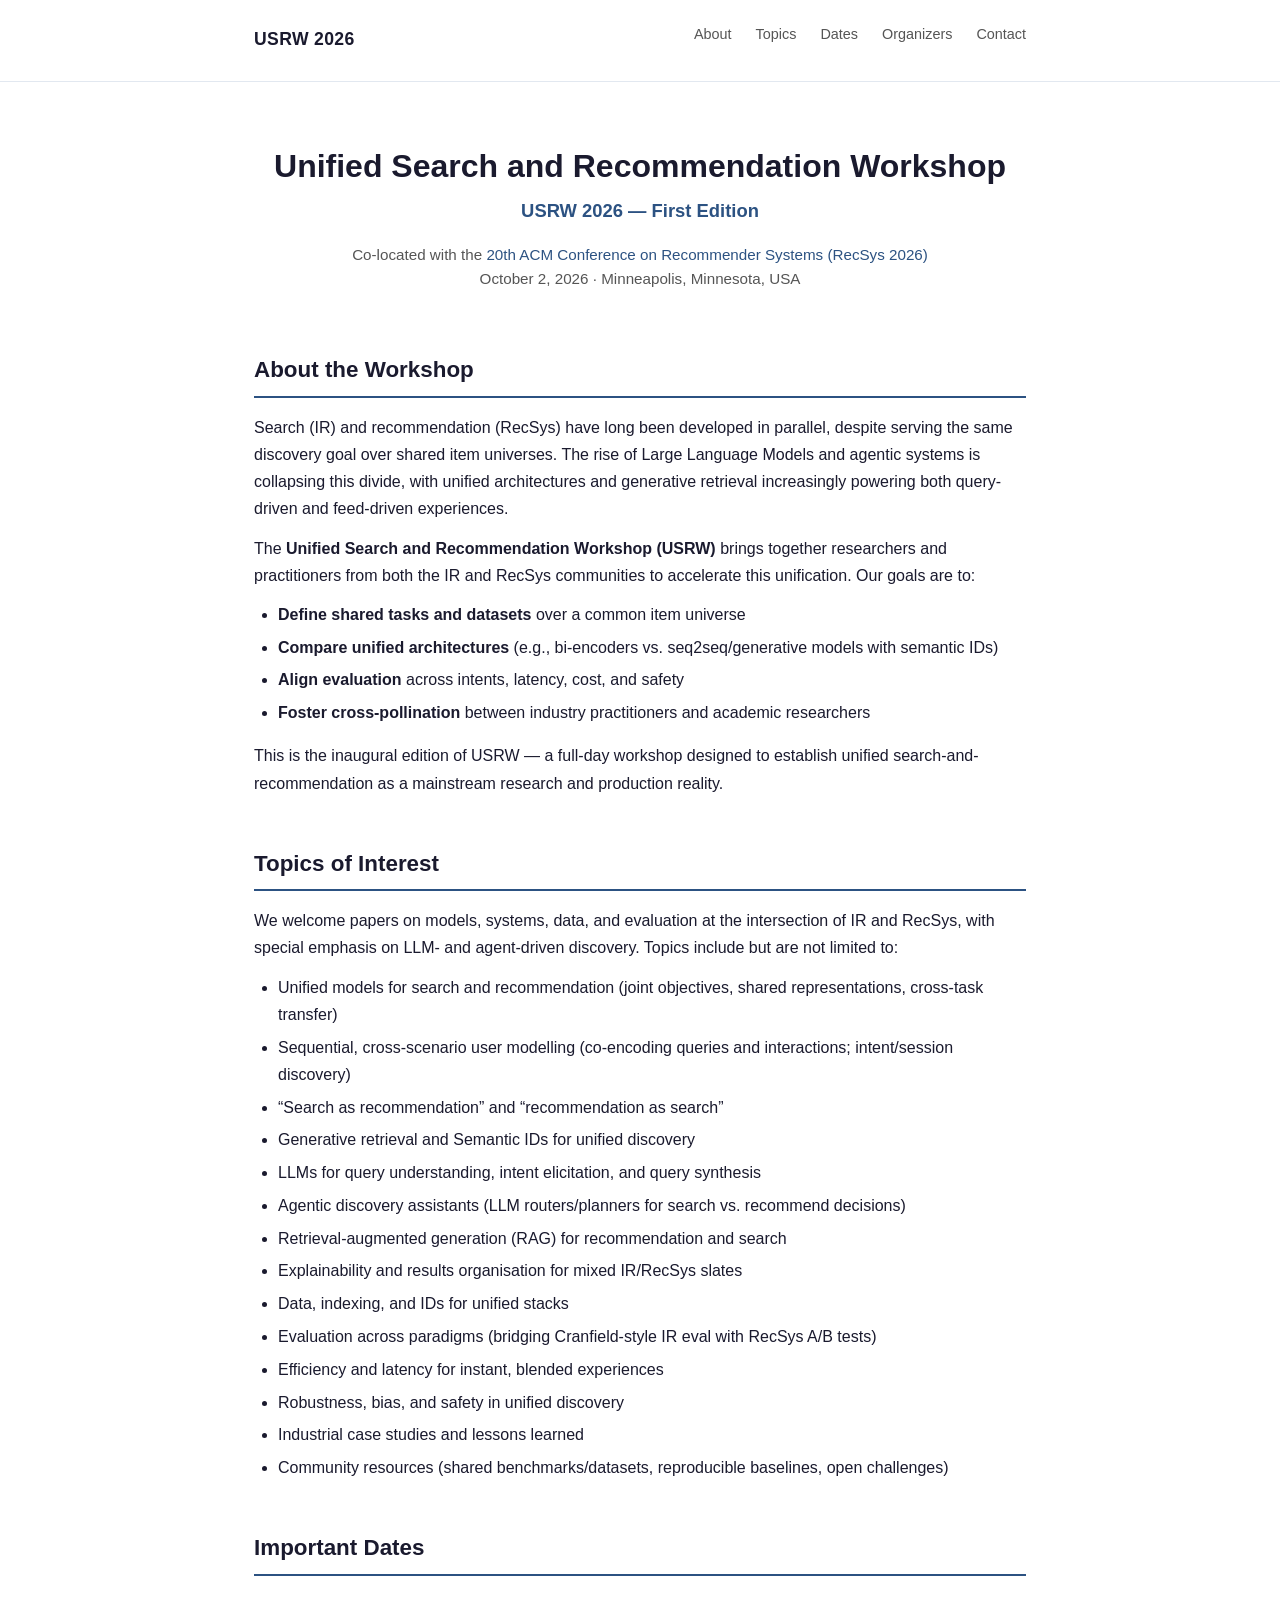
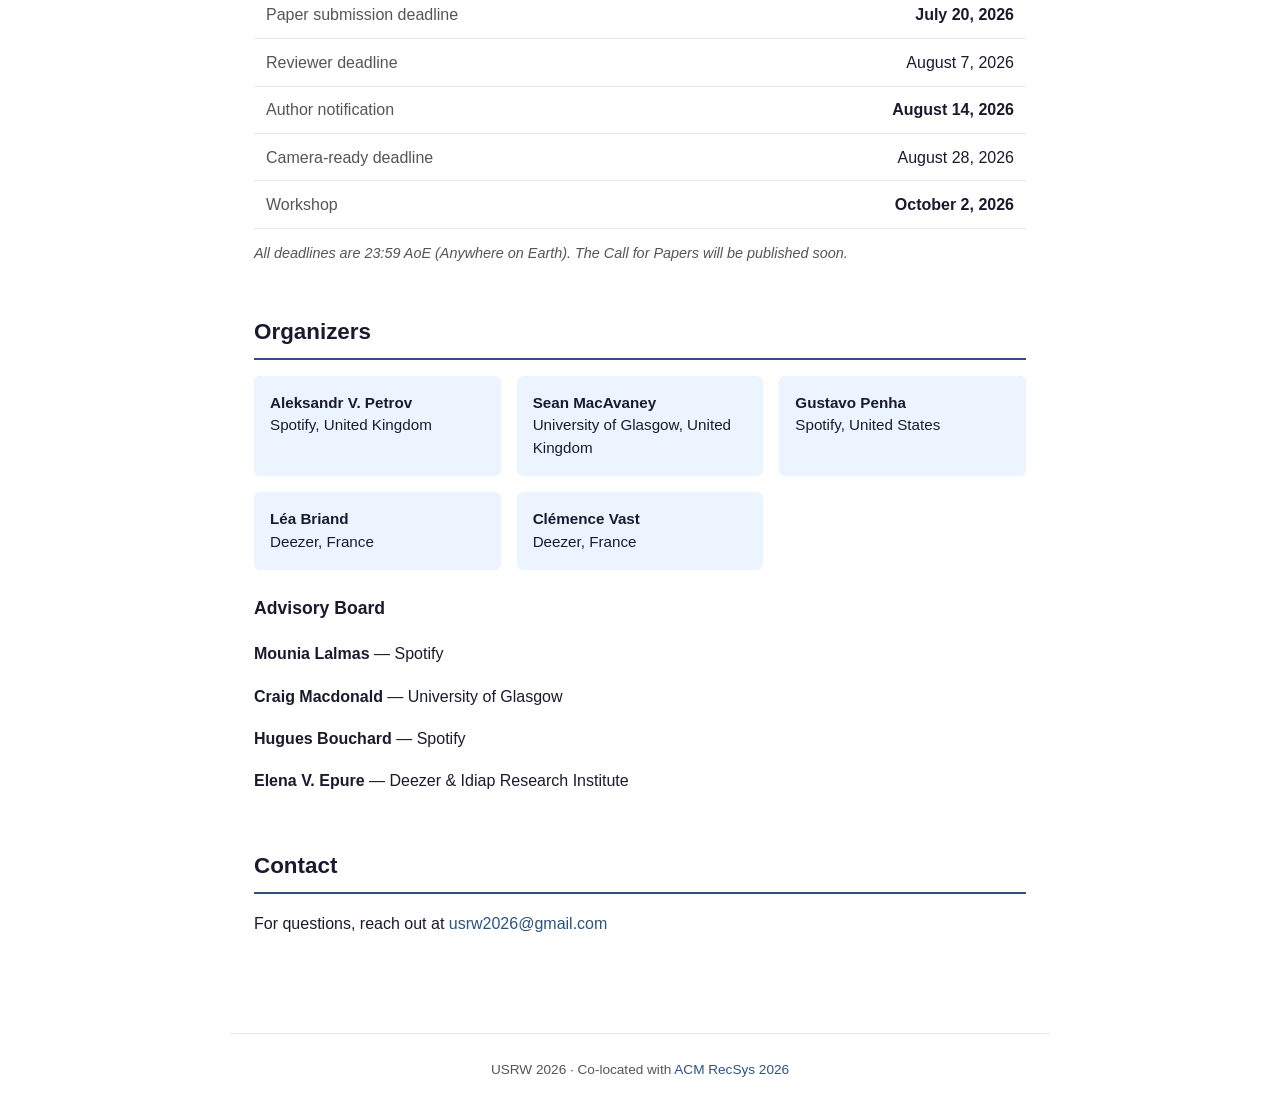
==== index.html @ 21c955d4 "Initial commit: USRW workshop website for RecSys 2026 Co-Authored-By: Claude Opus 4.6 (1M context) <" ====
<!DOCTYPE html>
<html lang="en">
<head>
  <meta charset="UTF-8">
  <meta name="viewport" content="width=device-width, initial-scale=1.0">
  <title>USRW 2026 — Unified Search and Recommendation Workshop</title>
  <meta name="description" content="First Unified Search and Recommendation Workshop at ACM RecSys 2026, Minneapolis, MN, USA.">
  <link rel="stylesheet" href="style.css">
</head>
<body>

<header>
  <nav>
    <a href="#" class="logo">USRW 2026</a>
    <ul>
      <li><a href="#about">About</a></li>
      <li><a href="#topics">Topics</a></li>
      <li><a href="#dates">Dates</a></li>
      <li><a href="#organizers">Organizers</a></li>
      <li><a href="#contact">Contact</a></li>
    </ul>
  </nav>
</header>

<section id="hero">
  <h1>Unified Search and Recommendation Workshop</h1>
  <p class="subtitle">USRW 2026 &mdash; First Edition</p>
  <p class="meta">
    Co-located with the <a href="https://recsys.acm.org/recsys26/">20th ACM Conference on Recommender Systems (RecSys 2026)</a><br>
    October 2, 2026 &middot; Minneapolis, Minnesota, USA
  </p>
</section>

<main>

<section id="about">
  <h2>About the Workshop</h2>
  <p>
    Search (IR) and recommendation (RecSys) have long been developed in parallel, despite serving the same
    discovery goal over shared item universes. The rise of Large Language Models and agentic systems is
    collapsing this divide, with unified architectures and generative retrieval increasingly powering both
    query-driven and feed-driven experiences.
  </p>
  <p>
    The <strong>Unified Search and Recommendation Workshop (USRW)</strong> brings together researchers and
    practitioners from both the IR and RecSys communities to accelerate this unification. Our goals are to:
  </p>
  <ul>
    <li><strong>Define shared tasks and datasets</strong> over a common item universe</li>
    <li><strong>Compare unified architectures</strong> (e.g., bi-encoders vs. seq2seq/generative models with semantic IDs)</li>
    <li><strong>Align evaluation</strong> across intents, latency, cost, and safety</li>
    <li><strong>Foster cross-pollination</strong> between industry practitioners and academic researchers</li>
  </ul>
  <p>
    This is the inaugural edition of USRW &mdash; a full-day workshop designed to establish unified
    search-and-recommendation as a mainstream research and production reality.
  </p>
</section>

<section id="topics">
  <h2>Topics of Interest</h2>
  <p>We welcome papers on models, systems, data, and evaluation at the intersection of IR and RecSys, with special emphasis on LLM- and agent-driven discovery. Topics include but are not limited to:</p>
  <ul>
    <li>Unified models for search and recommendation (joint objectives, shared representations, cross-task transfer)</li>
    <li>Sequential, cross-scenario user modelling (co-encoding queries and interactions; intent/session discovery)</li>
    <li>&ldquo;Search as recommendation&rdquo; and &ldquo;recommendation as search&rdquo;</li>
    <li>Generative retrieval and Semantic IDs for unified discovery</li>
    <li>LLMs for query understanding, intent elicitation, and query synthesis</li>
    <li>Agentic discovery assistants (LLM routers/planners for search vs. recommend decisions)</li>
    <li>Retrieval-augmented generation (RAG) for recommendation and search</li>
    <li>Explainability and results organisation for mixed IR/RecSys slates</li>
    <li>Data, indexing, and IDs for unified stacks</li>
    <li>Evaluation across paradigms (bridging Cranfield-style IR eval with RecSys A/B tests)</li>
    <li>Efficiency and latency for instant, blended experiences</li>
    <li>Robustness, bias, and safety in unified discovery</li>
    <li>Industrial case studies and lessons learned</li>
    <li>Community resources (shared benchmarks/datasets, reproducible baselines, open challenges)</li>
  </ul>
</section>

<section id="dates">
  <h2>Important Dates</h2>
  <table>
    <tr><td>Paper submission deadline</td><td><strong>July 20, 2026</strong></td></tr>
    <tr><td>Reviewer deadline</td><td>August 7, 2026</td></tr>
    <tr><td>Author notification</td><td><strong>August 14, 2026</strong></td></tr>
    <tr><td>Camera-ready deadline</td><td>August 28, 2026</td></tr>
    <tr><td>Workshop</td><td><strong>October 2, 2026</strong></td></tr>
  </table>
  <p class="note">All deadlines are 23:59 AoE (Anywhere on Earth). The Call for Papers will be published soon.</p>
</section>

<section id="organizers">
  <h2>Organizers</h2>
  <div class="organizer-grid">
    <div class="organizer">
      <strong>Aleksandr V. Petrov</strong><br>Spotify, United Kingdom
    </div>
    <div class="organizer">
      <strong>Sean MacAvaney</strong><br>University of Glasgow, United Kingdom
    </div>
    <div class="organizer">
      <strong>Gustavo Penha</strong><br>Spotify, United States
    </div>
    <div class="organizer">
      <strong>L&eacute;a Briand</strong><br>Deezer, France
    </div>
    <div class="organizer">
      <strong>Cl&eacute;mence Vast</strong><br>Deezer, France
    </div>
  </div>

  <h3>Advisory Board</h3>
  <ul class="advisory">
    <li><strong>Mounia Lalmas</strong> &mdash; Spotify</li>
    <li><strong>Craig Macdonald</strong> &mdash; University of Glasgow</li>
    <li><strong>Hugues Bouchard</strong> &mdash; Spotify</li>
    <li><strong>Elena V. Epure</strong> &mdash; Deezer &amp; Idiap Research Institute</li>
  </ul>
</section>

<section id="contact">
  <h2>Contact</h2>
  <p>For questions, reach out at <a href="mailto:usrw2026@gmail.com">usrw2026@gmail.com</a></p>
</section>

</main>

<footer>
  <p>USRW 2026 &middot; Co-located with <a href="https://recsys.acm.org/recsys26/">ACM RecSys 2026</a></p>
</footer>

</body>
</html>
---- style.css ----
/* === Reset & Base === */
*, *::before, *::after { box-sizing: border-box; margin: 0; padding: 0; }

:root {
  --color-bg: #ffffff;
  --color-text: #1a1a2e;
  --color-muted: #555;
  --color-accent: #2c5282;
  --color-accent-light: #ebf4ff;
  --color-border: #e2e8f0;
  --max-width: 820px;
}

body {
  font-family: -apple-system, BlinkMacSystemFont, "Segoe UI", Roboto, "Helvetica Neue", Arial, sans-serif;
  color: var(--color-text);
  background: var(--color-bg);
  line-height: 1.7;
  font-size: 16px;
}

a { color: var(--color-accent); text-decoration: none; }
a:hover { text-decoration: underline; }

/* === Navigation === */
header {
  position: sticky;
  top: 0;
  background: rgba(255,255,255,0.95);
  backdrop-filter: blur(8px);
  border-bottom: 1px solid var(--color-border);
  z-index: 100;
}

nav {
  max-width: var(--max-width);
  margin: 0 auto;
  padding: 0.75rem 1.5rem;
  display: flex;
  align-items: center;
  justify-content: space-between;
  flex-wrap: wrap;
  gap: 0.5rem;
}

.logo {
  font-weight: 700;
  font-size: 1.1rem;
  color: var(--color-text);
  letter-spacing: 0.02em;
}

nav ul {
  list-style: none;
  display: flex;
  gap: 1.5rem;
  flex-wrap: wrap;
}

nav ul a {
  font-size: 0.9rem;
  color: var(--color-muted);
  font-weight: 500;
}

nav ul a:hover { color: var(--color-accent); text-decoration: none; }

/* === Hero === */
#hero {
  max-width: var(--max-width);
  margin: 0 auto;
  padding: 4rem 1.5rem 3rem;
  text-align: center;
}

#hero h1 {
  font-size: 2rem;
  font-weight: 700;
  line-height: 1.3;
  margin-bottom: 0.5rem;
}

.subtitle {
  font-size: 1.15rem;
  color: var(--color-accent);
  font-weight: 600;
  margin-bottom: 1rem;
}

.meta {
  color: var(--color-muted);
  font-size: 0.95rem;
  line-height: 1.6;
}

/* === Sections === */
main {
  max-width: var(--max-width);
  margin: 0 auto;
  padding: 0 1.5rem 3rem;
}

section { margin-bottom: 3rem; }

h2 {
  font-size: 1.4rem;
  font-weight: 700;
  margin-bottom: 1rem;
  padding-bottom: 0.4rem;
  border-bottom: 2px solid var(--color-accent);
}

h3 {
  font-size: 1.1rem;
  font-weight: 600;
  margin-top: 1.5rem;
  margin-bottom: 0.75rem;
}

p { margin-bottom: 0.75rem; }

ul {
  margin: 0.5rem 0 1rem 1.5rem;
}

li { margin-bottom: 0.35rem; }

/* === Dates table === */
table {
  width: 100%;
  border-collapse: collapse;
  margin-bottom: 0.75rem;
}

td {
  padding: 0.6rem 0.75rem;
  border-bottom: 1px solid var(--color-border);
}

td:first-child { color: var(--color-muted); }
td:last-child { text-align: right; }

.note {
  font-size: 0.9rem;
  color: var(--color-muted);
  font-style: italic;
}

/* === Organizers === */
.organizer-grid {
  display: grid;
  grid-template-columns: repeat(auto-fill, minmax(220px, 1fr));
  gap: 1rem;
  margin-bottom: 0.5rem;
}

.organizer {
  background: var(--color-accent-light);
  padding: 1rem;
  border-radius: 6px;
  font-size: 0.95rem;
  line-height: 1.5;
}

ul.advisory {
  list-style: none;
  margin-left: 0;
}

ul.advisory li {
  padding: 0.3rem 0;
}

/* === CFP-specific (cfp-draft page) === */
.draft-banner {
  background: #fef3c7;
  border: 1px solid #f59e0b;
  color: #92400e;
  padding: 0.75rem 1.5rem;
  text-align: center;
  font-weight: 600;
  font-size: 0.95rem;
}

.cfp-highlight {
  background: var(--color-accent-light);
  border-left: 4px solid var(--color-accent);
  padding: 1rem 1.25rem;
  margin: 1rem 0;
  border-radius: 0 6px 6px 0;
}

/* === Footer === */
footer {
  max-width: var(--max-width);
  margin: 0 auto;
  padding: 1.5rem;
  border-top: 1px solid var(--color-border);
  text-align: center;
  font-size: 0.85rem;
  color: var(--color-muted);
}

/* === Responsive === */
@media (max-width: 600px) {
  #hero h1 { font-size: 1.5rem; }
  .organizer-grid { grid-template-columns: 1fr; }
  nav ul { gap: 1rem; }
}
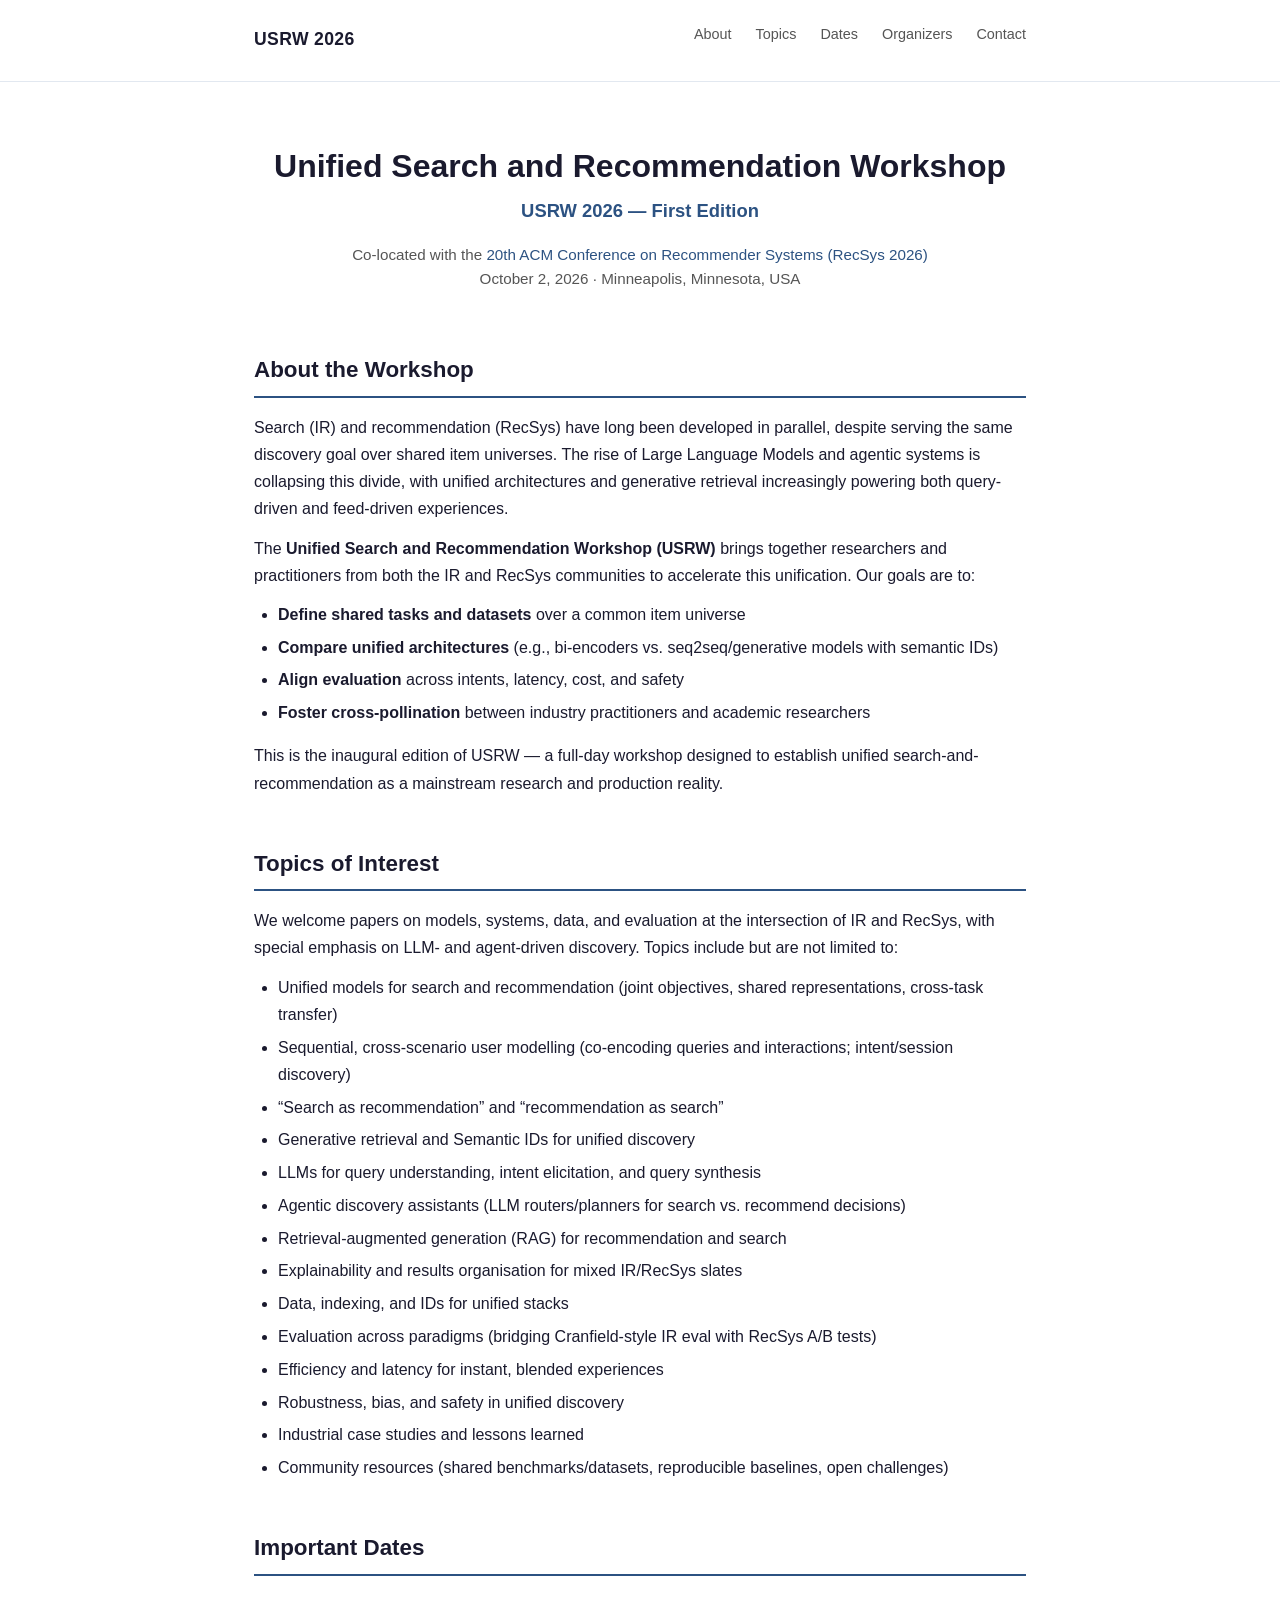
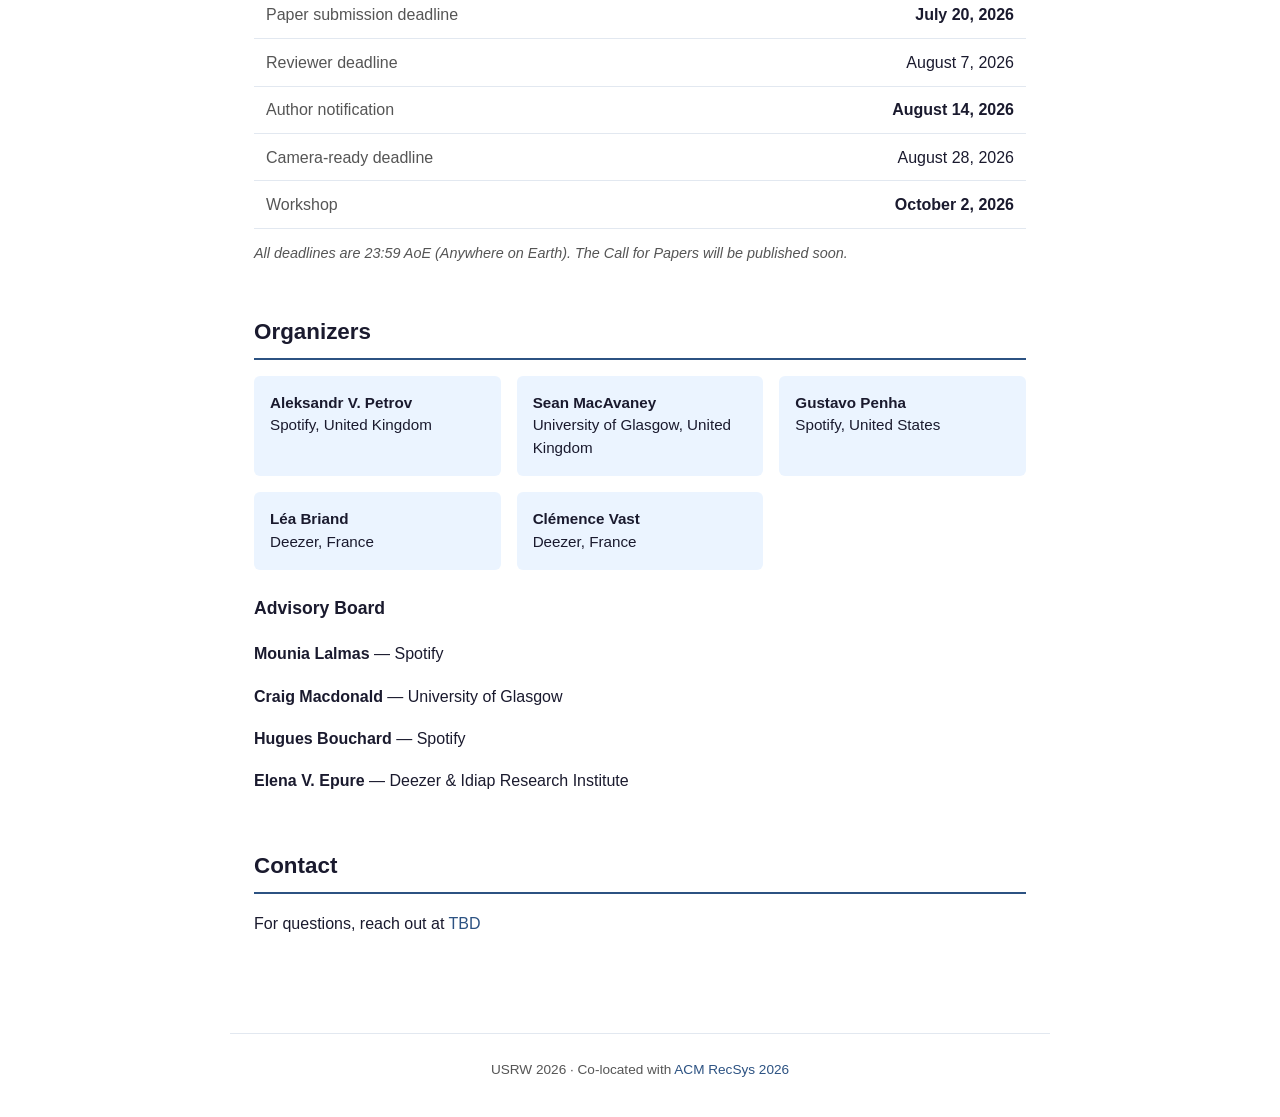
==== commit aa80134f: "Move contact email to config.js and set as TBD Co-Authored-By: Claude Opus 4.6 (1M context) <noreply" ====
--- a/index.html
+++ b/index.html
@@ -6,6 +6,7 @@
   <title>USRW 2026 — Unified Search and Recommendation Workshop</title>
   <meta name="description" content="First Unified Search and Recommendation Workshop at ACM RecSys 2026, Minneapolis, MN, USA.">
   <link rel="stylesheet" href="style.css">
+  <script src="config.js"></script>
 </head>
 <body>
 
@@ -121,7 +122,7 @@
 
 <section id="contact">
   <h2>Contact</h2>
-  <p>For questions, reach out at <a href="mailto:usrw2026@gmail.com">usrw2026@gmail.com</a></p>
+  <p>For questions, reach out at <a data-config="contactEmail">TBD</a></p>
 </section>
 
 </main>
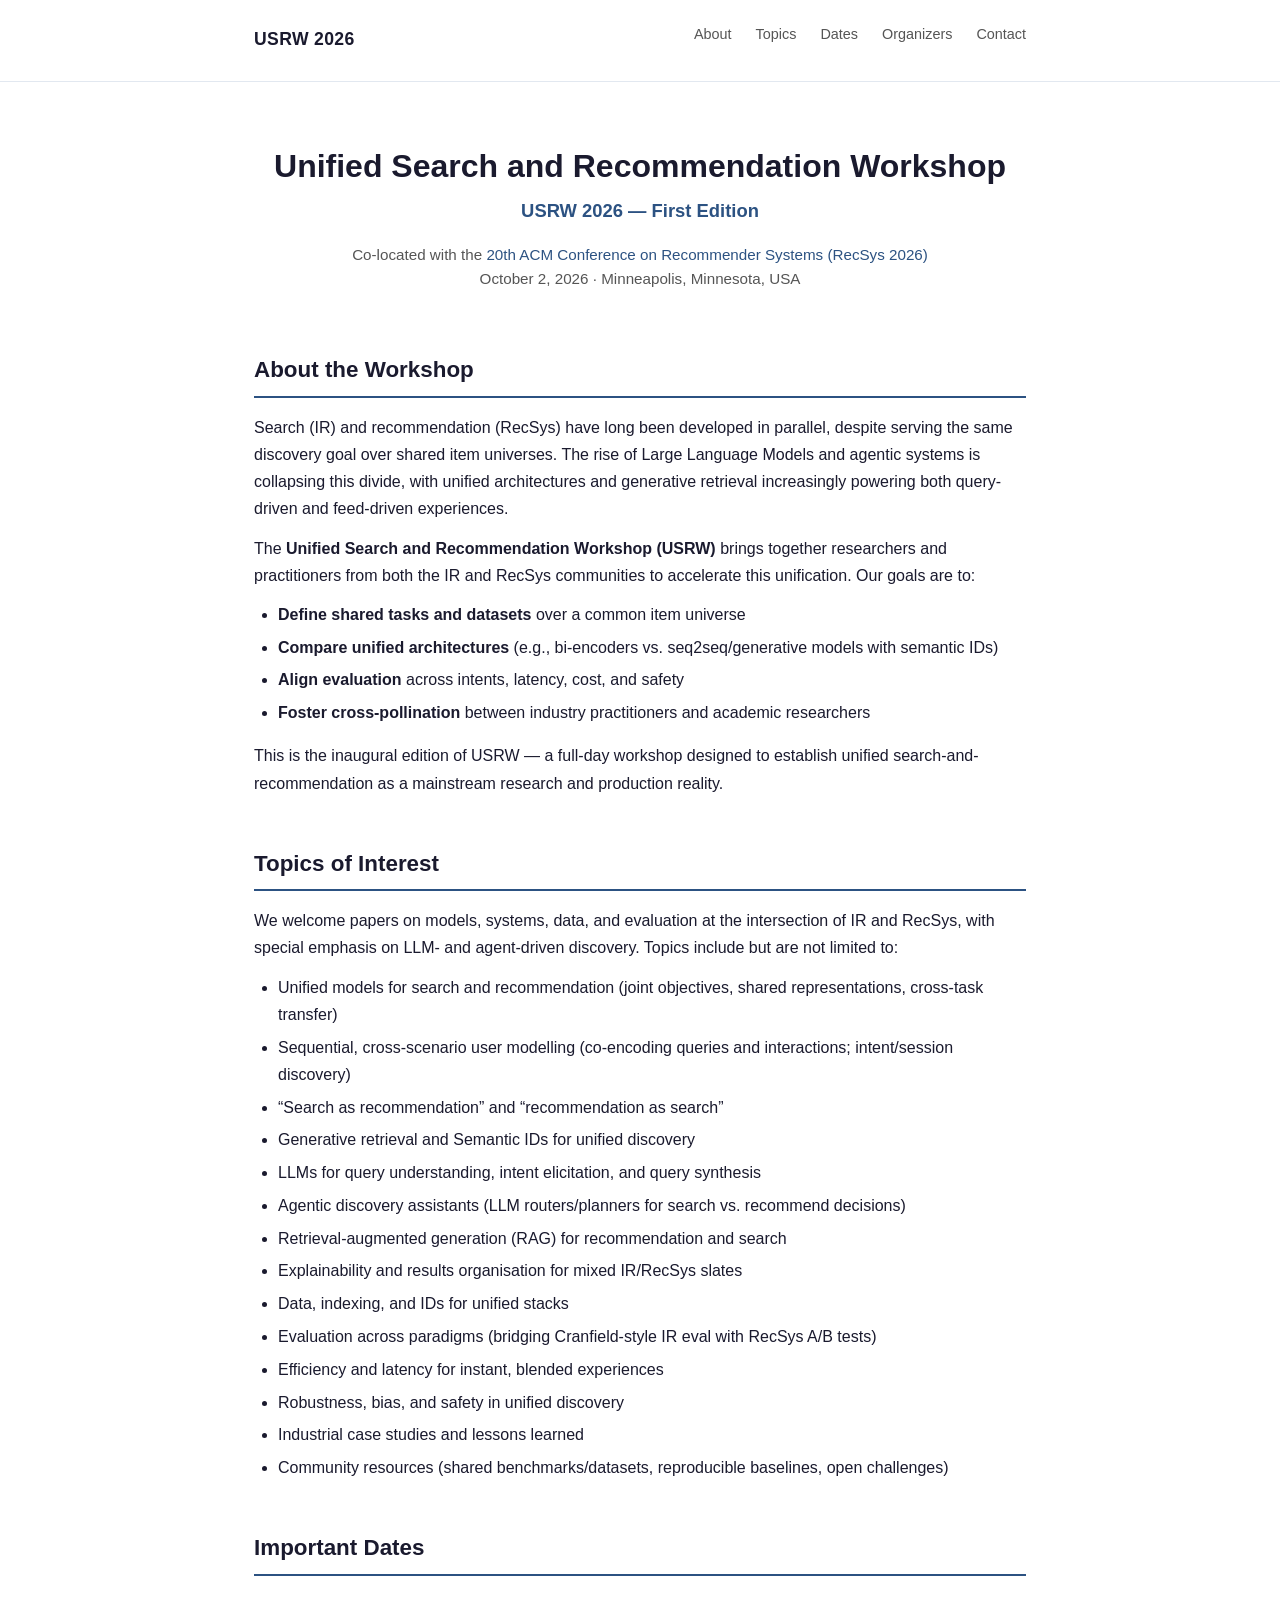
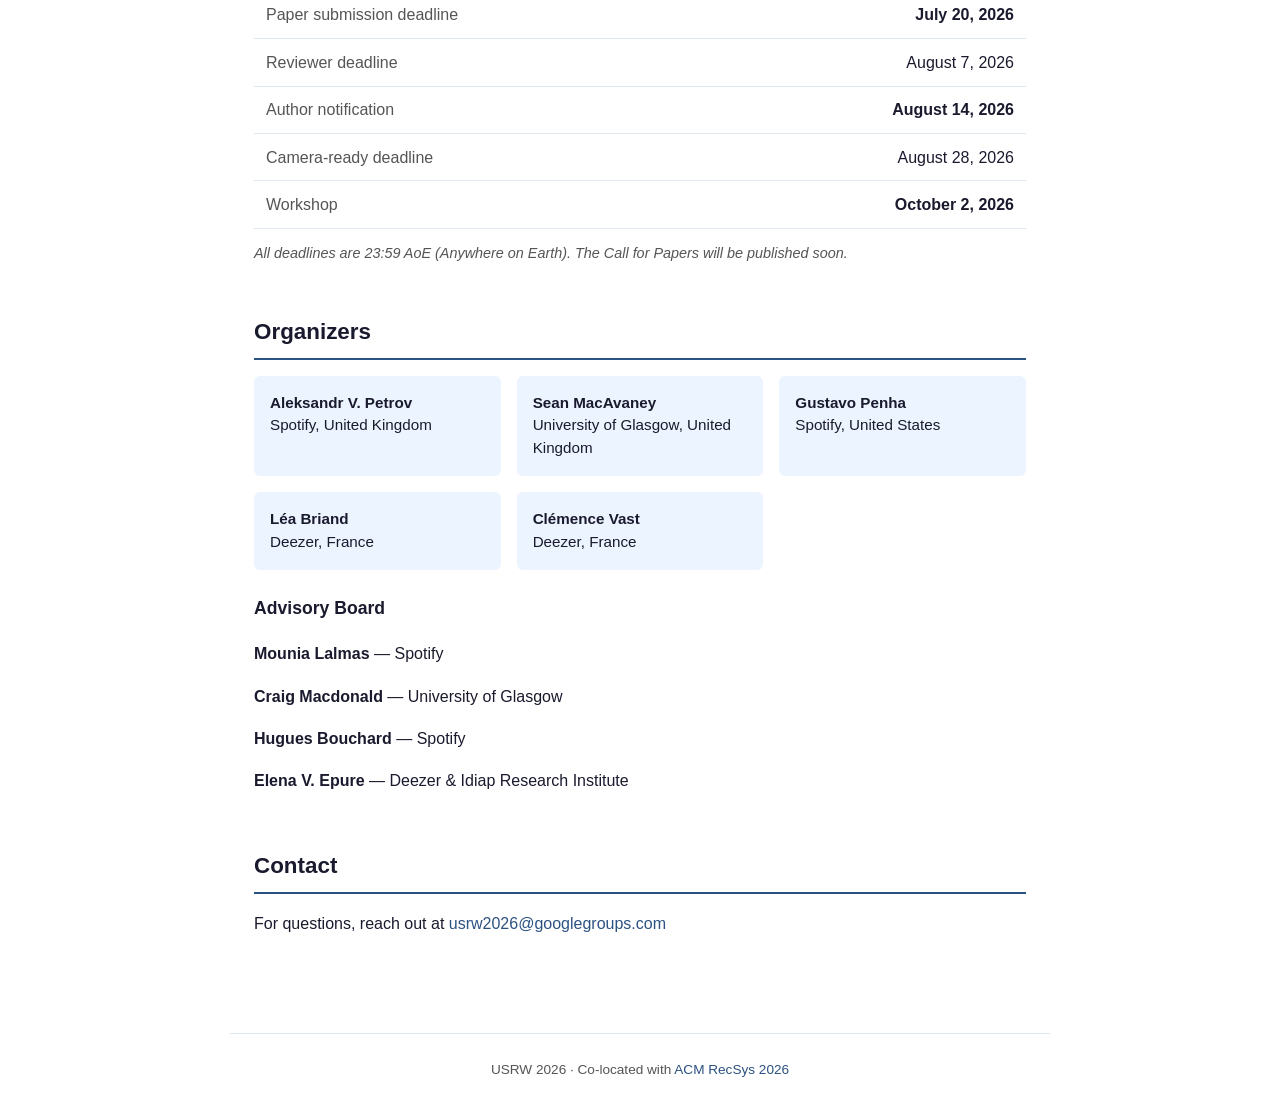
==== commit 01084553: "Move site content to /2026/ subfolder with root redirect Prepares for future workshop editions. The " ====
--- a/index.html
+++ b/index.html
@@ -2,134 +2,10 @@
 <html lang="en">
 <head>
   <meta charset="UTF-8">
-  <meta name="viewport" content="width=device-width, initial-scale=1.0">
-  <title>USRW 2026 — Unified Search and Recommendation Workshop</title>
-  <meta name="description" content="First Unified Search and Recommendation Workshop at ACM RecSys 2026, Minneapolis, MN, USA.">
-  <link rel="stylesheet" href="style.css">
-  <script src="config.js"></script>
+  <meta http-equiv="refresh" content="0; url=2026/">
+  <title>USRW — Unified Search and Recommendation Workshop</title>
 </head>
 <body>
-
-<header>
-  <nav>
-    <a href="#" class="logo">USRW 2026</a>
-    <ul>
-      <li><a href="#about">About</a></li>
-      <li><a href="#topics">Topics</a></li>
-      <li><a href="#dates">Dates</a></li>
-      <li><a href="#organizers">Organizers</a></li>
-      <li><a href="#contact">Contact</a></li>
-    </ul>
-  </nav>
-</header>
-
-<section id="hero">
-  <h1>Unified Search and Recommendation Workshop</h1>
-  <p class="subtitle">USRW 2026 &mdash; First Edition</p>
-  <p class="meta">
-    Co-located with the <a href="https://recsys.acm.org/recsys26/">20th ACM Conference on Recommender Systems (RecSys 2026)</a><br>
-    October 2, 2026 &middot; Minneapolis, Minnesota, USA
-  </p>
-</section>
-
-<main>
-
-<section id="about">
-  <h2>About the Workshop</h2>
-  <p>
-    Search (IR) and recommendation (RecSys) have long been developed in parallel, despite serving the same
-    discovery goal over shared item universes. The rise of Large Language Models and agentic systems is
-    collapsing this divide, with unified architectures and generative retrieval increasingly powering both
-    query-driven and feed-driven experiences.
-  </p>
-  <p>
-    The <strong>Unified Search and Recommendation Workshop (USRW)</strong> brings together researchers and
-    practitioners from both the IR and RecSys communities to accelerate this unification. Our goals are to:
-  </p>
-  <ul>
-    <li><strong>Define shared tasks and datasets</strong> over a common item universe</li>
-    <li><strong>Compare unified architectures</strong> (e.g., bi-encoders vs. seq2seq/generative models with semantic IDs)</li>
-    <li><strong>Align evaluation</strong> across intents, latency, cost, and safety</li>
-    <li><strong>Foster cross-pollination</strong> between industry practitioners and academic researchers</li>
-  </ul>
-  <p>
-    This is the inaugural edition of USRW &mdash; a full-day workshop designed to establish unified
-    search-and-recommendation as a mainstream research and production reality.
-  </p>
-</section>
-
-<section id="topics">
-  <h2>Topics of Interest</h2>
-  <p>We welcome papers on models, systems, data, and evaluation at the intersection of IR and RecSys, with special emphasis on LLM- and agent-driven discovery. Topics include but are not limited to:</p>
-  <ul>
-    <li>Unified models for search and recommendation (joint objectives, shared representations, cross-task transfer)</li>
-    <li>Sequential, cross-scenario user modelling (co-encoding queries and interactions; intent/session discovery)</li>
-    <li>&ldquo;Search as recommendation&rdquo; and &ldquo;recommendation as search&rdquo;</li>
-    <li>Generative retrieval and Semantic IDs for unified discovery</li>
-    <li>LLMs for query understanding, intent elicitation, and query synthesis</li>
-    <li>Agentic discovery assistants (LLM routers/planners for search vs. recommend decisions)</li>
-    <li>Retrieval-augmented generation (RAG) for recommendation and search</li>
-    <li>Explainability and results organisation for mixed IR/RecSys slates</li>
-    <li>Data, indexing, and IDs for unified stacks</li>
-    <li>Evaluation across paradigms (bridging Cranfield-style IR eval with RecSys A/B tests)</li>
-    <li>Efficiency and latency for instant, blended experiences</li>
-    <li>Robustness, bias, and safety in unified discovery</li>
-    <li>Industrial case studies and lessons learned</li>
-    <li>Community resources (shared benchmarks/datasets, reproducible baselines, open challenges)</li>
-  </ul>
-</section>
-
-<section id="dates">
-  <h2>Important Dates</h2>
-  <table>
-    <tr><td>Paper submission deadline</td><td><strong>July 20, 2026</strong></td></tr>
-    <tr><td>Reviewer deadline</td><td>August 7, 2026</td></tr>
-    <tr><td>Author notification</td><td><strong>August 14, 2026</strong></td></tr>
-    <tr><td>Camera-ready deadline</td><td>August 28, 2026</td></tr>
-    <tr><td>Workshop</td><td><strong>October 2, 2026</strong></td></tr>
-  </table>
-  <p class="note">All deadlines are 23:59 AoE (Anywhere on Earth). The Call for Papers will be published soon.</p>
-</section>
-
-<section id="organizers">
-  <h2>Organizers</h2>
-  <div class="organizer-grid">
-    <div class="organizer">
-      <strong>Aleksandr V. Petrov</strong><br>Spotify, United Kingdom
-    </div>
-    <div class="organizer">
-      <strong>Sean MacAvaney</strong><br>University of Glasgow, United Kingdom
-    </div>
-    <div class="organizer">
-      <strong>Gustavo Penha</strong><br>Spotify, United States
-    </div>
-    <div class="organizer">
-      <strong>L&eacute;a Briand</strong><br>Deezer, France
-    </div>
-    <div class="organizer">
-      <strong>Cl&eacute;mence Vast</strong><br>Deezer, France
-    </div>
-  </div>
-
-  <h3>Advisory Board</h3>
-  <ul class="advisory">
-    <li><strong>Mounia Lalmas</strong> &mdash; Spotify</li>
-    <li><strong>Craig Macdonald</strong> &mdash; University of Glasgow</li>
-    <li><strong>Hugues Bouchard</strong> &mdash; Spotify</li>
-    <li><strong>Elena V. Epure</strong> &mdash; Deezer &amp; Idiap Research Institute</li>
-  </ul>
-</section>
-
-<section id="contact">
-  <h2>Contact</h2>
-  <p>For questions, reach out at <a data-config="contactEmail">TBD</a></p>
-</section>
-
-</main>
-
-<footer>
-  <p>USRW 2026 &middot; Co-located with <a href="https://recsys.acm.org/recsys26/">ACM RecSys 2026</a></p>
-</footer>
-
+  <p>Redirecting to <a href="2026/">USRW 2026</a>...</p>
 </body>
 </html>
